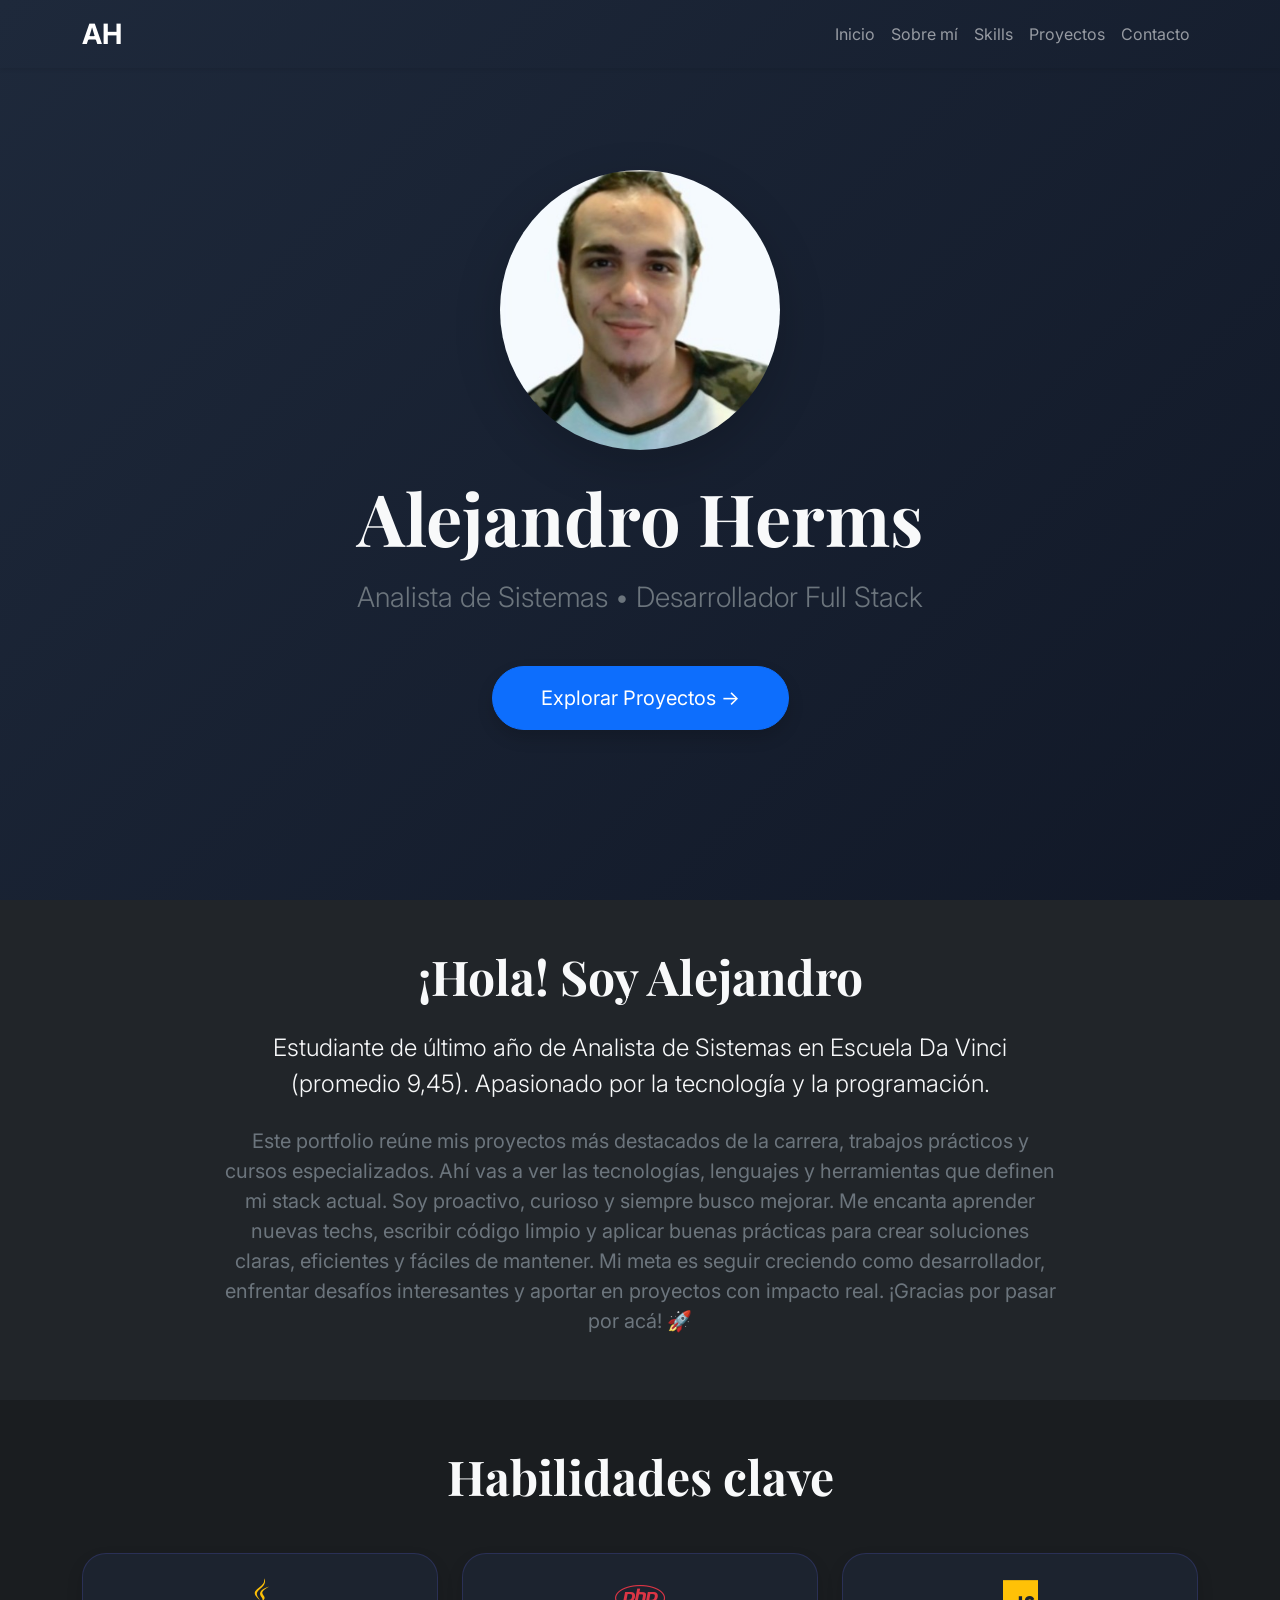
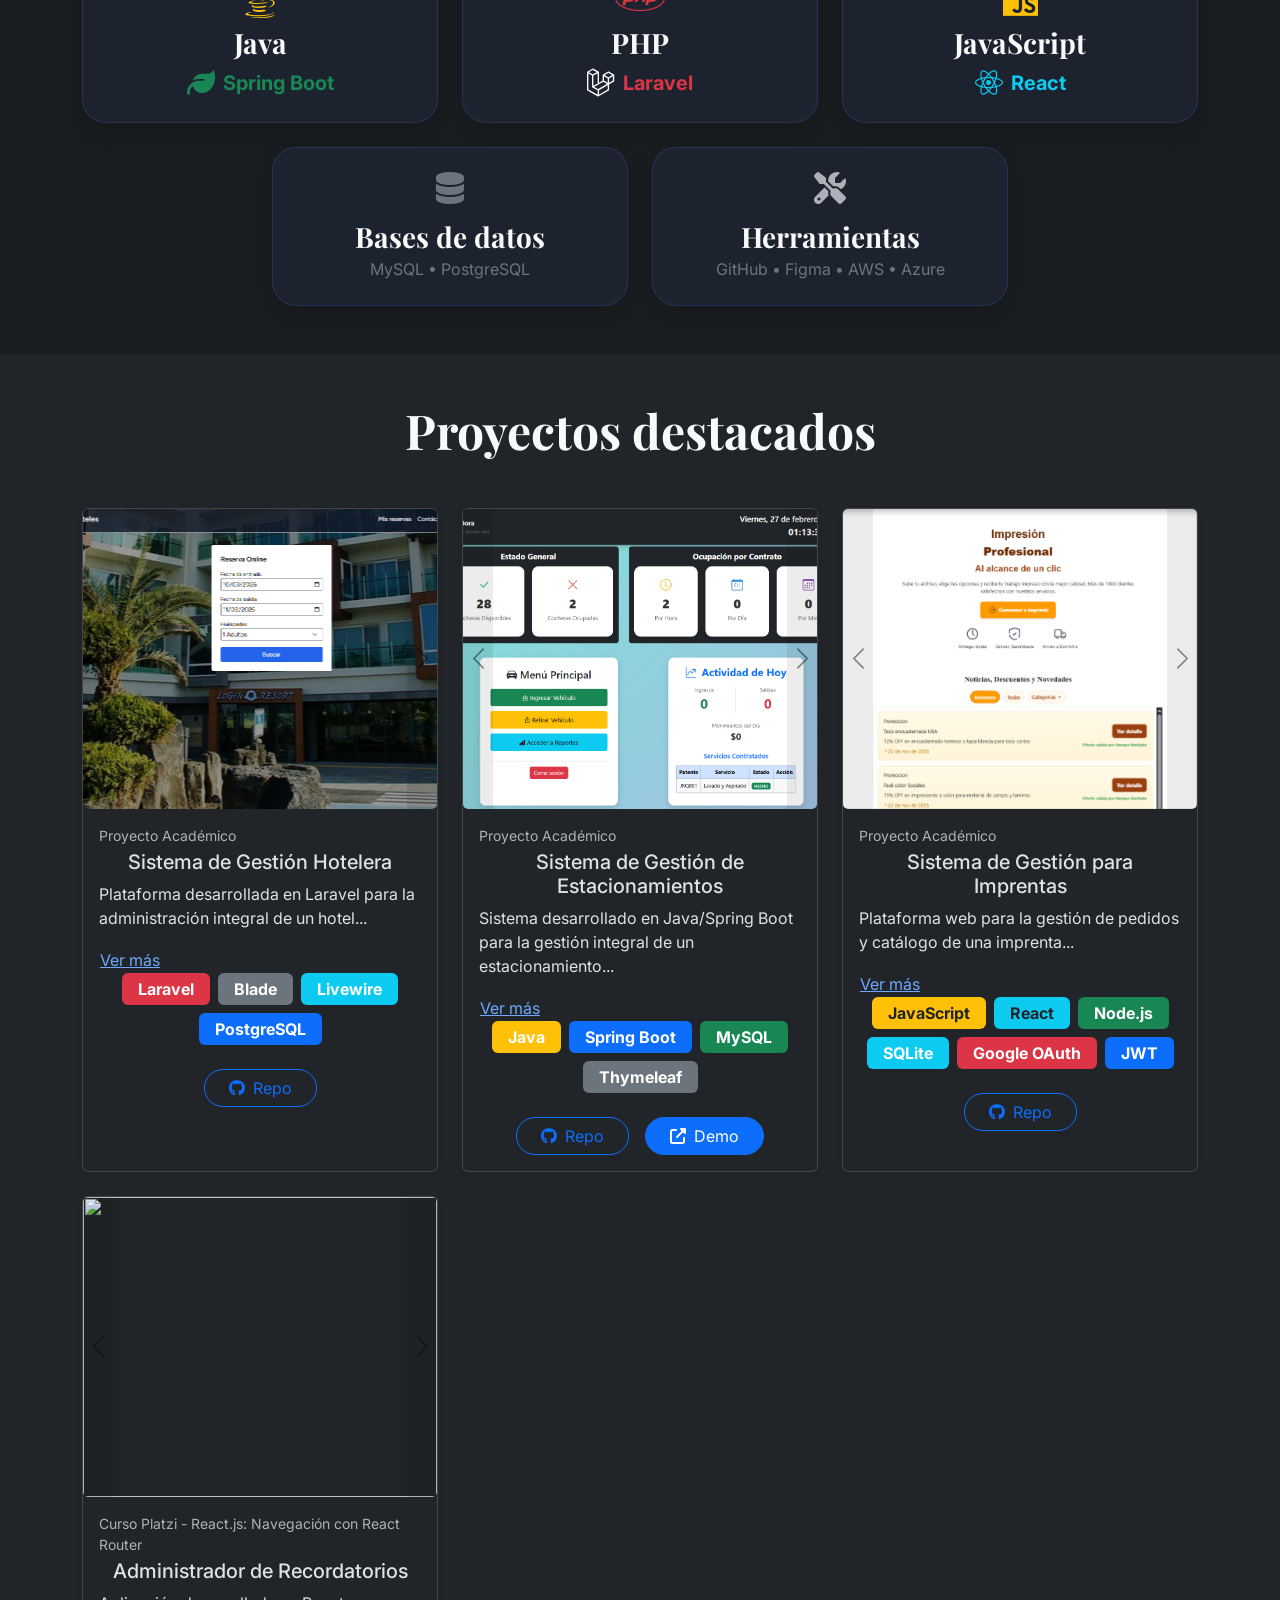
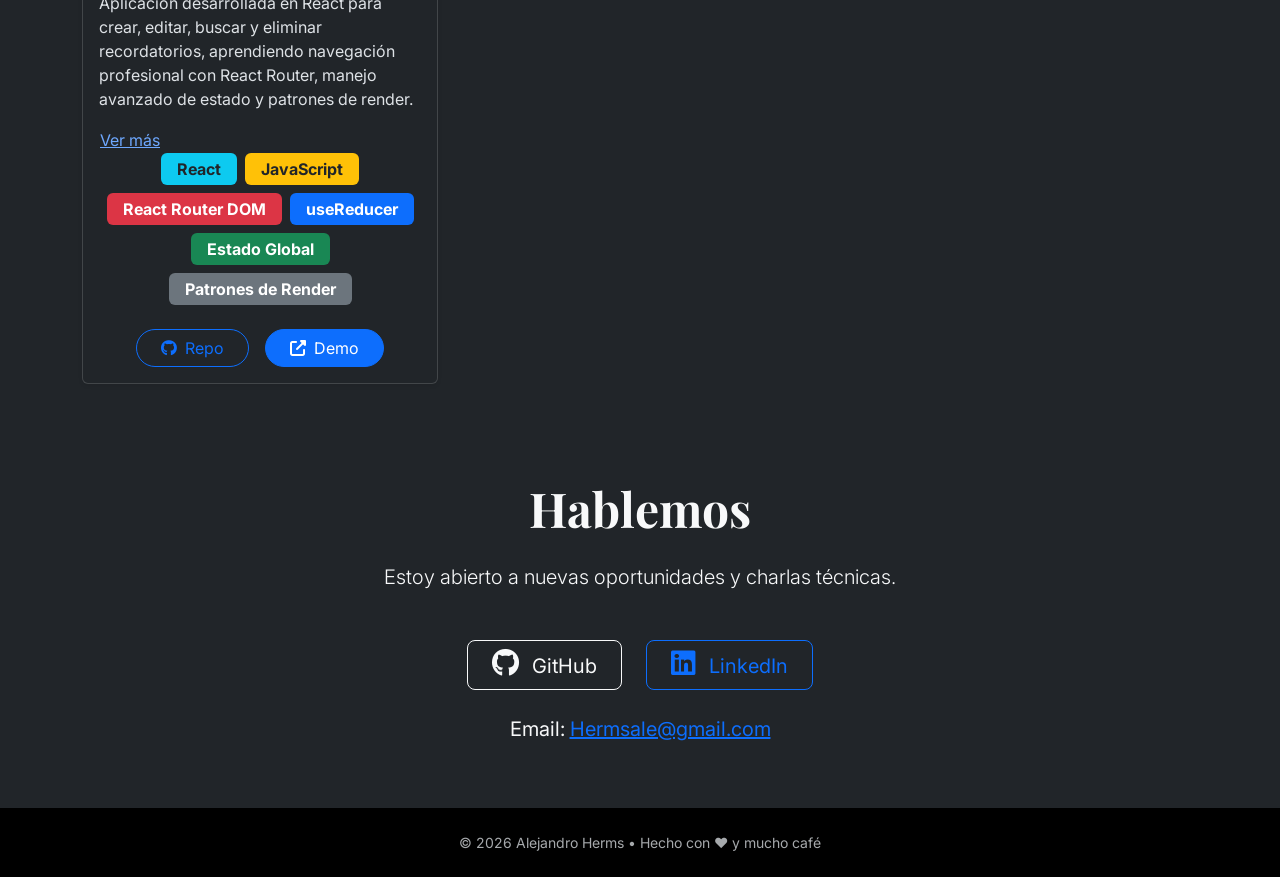
==== index.html @ c66f9078 "primer push del portfolio" ====
<!doctype html>
<html lang="es" data-bs-theme="dark"> <!-- Dark mode por defecto – podés togglearlo -->
<head>
  <meta charset="utf-8">
  <meta name="viewport" content="width=device-width, initial-scale=1">
  <title>Alejandro Herms | Desarrollador Full Stack</title>
  
  <!-- Bootstrap 5.3+ -->
  <link href="https://cdn.jsdelivr.net/npm/bootstrap@5.3.3/dist/css/bootstrap.min.css" rel="stylesheet" integrity="sha384-QWTKZyjpPEjISv5WaRU9OFeRpok6YctnYmDr5pNlyT2bRjXh0JMhjY6hW+ALEwIH" crossorigin="anonymous">
  
  <!-- Font Awesome -->
  <link rel="stylesheet" href="https://cdnjs.cloudflare.com/ajax/libs/font-awesome/6.5.0/css/all.min.css">
  
  <!-- Google Fonts – tipografías modernas -->
  <link rel="preconnect" href="https://fonts.googleapis.com">
  <link rel="preconnect" href="https://fonts.gstatic.com" crossorigin>
  <link href="https://fonts.googleapis.com/css2?family=Inter:wght@300;400;500;600;700&family=Playfair+Display:wght@700&display=swap" rel="stylesheet">
  
  <!-- Tu CSS custom (sugerido abajo) -->
  <link rel="stylesheet" href="styles/style.css">

  <link rel="stylesheet" href="styles/cursor.css">
  
  <!-- Favicon (agregá uno bueno) -->
  <link rel="icon" href="favicon.ico" type="image/x-icon">
</head>
<body class="bg-dark text-light">

  <!-- Navbar más minimal y con glassmorphism o sombra suave -->
  <nav class="navbar navbar-expand-lg navbar-dark bg-dark/80 backdrop-blur fixed-top shadow-sm">
    <div class="container">
      <a class="navbar-brand fw-bold fs-3" href="#hero">AH</a>
      <button class="navbar-toggler" type="button" data-bs-toggle="collapse" data-bs-target="#navbarNav">
        <span class="navbar-toggler-icon"></span>
      </button>
      <div class="collapse navbar-collapse" id="navbarNav">
        <ul class="navbar-nav ms-auto">
          <li class="nav-item"><a class="nav-link" href="#hero">Inicio</a></li>
          <li class="nav-item"><a class="nav-link" href="#about">Sobre mí</a></li>
          <li class="nav-item"><a class="nav-link" href="#skills">Skills</a></li>
          <li class="nav-item"><a class="nav-link" href="#projects">Proyectos</a></li>
          <li class="nav-item"><a class="nav-link" href="#contact">Contacto</a></li>
        </ul>
      </div>
    </div>
  </nav>

  <!-- HERO – más grande, con gradiente y foto destacada -->
  <section id="hero" class="min-vh-100 d-flex align-items-center justify-content-center text-center bg-gradient-hero position-relative overflow-hidden">
    <div class="container position-relative z-2">
      <img src="image/image.jpg" alt="Alejandro Herms" class="rounded-circle img-fluid shadow-lg mb-4" width="280" height="280" loading="lazy">
      <h1 class="display-2 fw-bold mb-3 animate__animated animate__fadeInDown">Alejandro Herms</h1>
      <p class="lead fs-3 text-secondary mb-5">Analista de Sistemas • Desarrollador Full Stack </p>
      <a href="#projects" class="btn btn-primary btn-lg px-5 py-3 rounded-pill shadow">Explorar Proyectos →</a>
    </div>
  </section>

  <section id="about" class="py-5">
    <div class="container">
      <div class="row justify-content-center">
        <div class="col-lg-9 text-center">
          <h2 class="display-5 fw-bold mb-4">¡Hola! Soy Alejandro</h2>
          <p class="lead fs-4 mb-4">
            Estudiante de último año de Analista de Sistemas en Escuela Da Vinci (promedio 9,45). Apasionado por la tecnología y la programación.          </p>
          <p class="fs-5 text-secondary">
            Este portfolio reúne mis proyectos más destacados de la carrera, trabajos prácticos y cursos especializados. Ahí vas a ver las tecnologías, lenguajes y herramientas que definen mi stack actual.
              Soy proactivo, curioso y siempre busco mejorar. Me encanta aprender nuevas techs, escribir código limpio y aplicar buenas prácticas para crear soluciones claras, eficientes y fáciles de mantener.
              Mi meta es seguir creciendo como desarrollador, enfrentar desafíos interesantes y aportar en proyectos con impacto real. ¡Gracias por pasar por acá! 🚀
          </p>
        </div>
      </div>
    </div>
  </section>

<section id="skills" class="py-5 bg-dark-subtle">
  <div class="container">
    <h2 class="text-center display-5 fw-bold mb-5">Habilidades clave</h2>
    
    <div class="row g-4 justify-content-center">
      
      <!-- Java + Spring Boot -->
      <div class="col-6 col-md-4 col-lg-4">
        <div class="skill-card p-4 rounded-4 shadow hover-scale text-center highlight-framework" 
             onclick="filtrarProyectos('java')">
          <i class="fab fa-java fs-1 mb-2 text-warning"></i> <!-- Lenguaje base -->
          <h3 class="fw-bold mb-2">Java</h3>
          <div class="d-flex align-items-center justify-content-center gap-2">
            <i class="fas fa-leaf fs-3 text-success"></i> <!-- Ícono Spring (hoja verde oficial) -->
            <p class="text-success fw-bold fs-5 mb-0">Spring Boot</p>
          </div>
        </div>
      </div>

      <!-- PHP + Laravel -->
      <div class="col-6 col-md-4 col-lg-4">
        <div class="skill-card p-4 rounded-4 shadow hover-scale text-center highlight-framework" 
             onclick="filtrarProyectos('php')">
          <i class="fab fa-php fs-1 mb-2 text-danger"></i> <!-- Lenguaje base -->
          <h3 class="fw-bold mb-2">PHP</h3>
          <div class="d-flex align-items-center justify-content-center gap-2">
            <i class="fab fa-laravel fs-3 text-pink"></i> <!-- Laravel brand icon -->
            <p class="text-danger fw-bold fs-5 mb-0">Laravel</p>
          </div>
        </div>
      </div>

      <!-- JavaScript + React -->
      <div class="col-6 col-md-4 col-lg-4">
        <div class="skill-card p-4 rounded-4 shadow hover-scale text-center highlight-framework" 
             onclick="filtrarProyectos('javascript')">
          <i class="fab fa-js fs-1 mb-2 text-warning"></i> <!-- Lenguaje base -->
          <h3 class="fw-bold mb-2">JavaScript</h3>
          <div class="d-flex align-items-center justify-content-center gap-2">
            <i class="fab fa-react fs-3 text-info"></i> <!-- React brand icon -->
            <p class="text-info fw-bold fs-5 mb-0">React</p>
          </div>
        </div>
      </div>

      <!-- Bases de datos (simple, sin framework extra) -->
      <div class="col-6 col-md-4 col-lg-4">
        <div class="skill-card p-4 rounded-4 shadow hover-scale text-center" 
             onclick="filtrarProyectos('mysql')">
          <i class="fas fa-database fs-2 mb-3 text-secondary"></i>
          <h3 class="fw-bold mb-1">Bases de datos</h3>
          <p class="text-secondary mb-0">MySQL • PostgreSQL</p>
        </div>
      </div>

      <!-- Herramientas -->
      <div class="col-6 col-md-4 col-lg-4">
        <div class="skill-card p-4 rounded-4 shadow hover-scale text-center" 
             onclick="filtrarProyectos('tools')">
          <i class="fas fa-tools fs-2 mb-3 text-muted"></i>
          <h3 class="fw-bold mb-1">Herramientas</h3>
          <p class="text-secondary mb-0">GitHub • Figma • AWS • Azure</p>
        </div>
      </div>

    </div>
  </div>
</section>

  <!-- PROJECTS – Masonry o grid con cards modernas -->
  <section id="projects" class="py-5">
    <div class="container">
      <h2 class="text-center display-5 fw-bold mb-5">Proyectos destacados</h2>
      <div class="row g-4" id="projects-container">
        <!-- Tus proyectos se cargan por JS – sugerencia: cards con imagen grande arriba, tech badges abajo -->
      </div>
    </div>
  </section>

  <!-- CONTACTO – más visual con íconos grandes -->
  <section id="contact" class="py-5 bg-gradient-contact">
    <div class="container text-center">
      <h2 class="display-5 fw-bold mb-4">Hablemos</h2>
      <p class="lead mb-5">Estoy abierto a nuevas oportunidades y charlas técnicas.</p>
      <div class="d-flex justify-content-center gap-4 flex-wrap">
        <a href="https://github.com/hermsale" target="_blank" class="btn btn-outline-light btn-lg px-4">
          <i class="fab fa-github fs-3 me-2"></i> GitHub
        </a>
        <a href="https://www.linkedin.com/in/alejandro-hugo-herms/" target="_blank" class="btn btn-outline-primary btn-lg px-4">
          <i class="fab fa-linkedin fs-3 me-2"></i> LinkedIn
        </a>
      </div>
      <p class="mt-4 fs-5">Email: <a href="mailto:Hermsale@gmail.com" class="text-primary">Hermsale@gmail.com</a></p>
    </div>
  </section>

  <footer class="text-center py-4 bg-black text-muted small">
    © 2026 Alejandro Herms • Hecho con ❤️ y mucho café
  </footer>

  <!-- Scripts -->
  <script src="https://cdn.jsdelivr.net/npm/bootstrap@5.3.3/dist/js/bootstrap.bundle.min.js"></script>
  <script src="./js/cargaInicialProyectos.js"></script>
  <script src="./js/script.js"></script>

  <!-- Opcional: AOS para animaciones al scroll -->
  <link href="https://unpkg.com/aos@2.3.1/dist/aos.css" rel="stylesheet">
  <script src="https://unpkg.com/aos@2.3.1/dist/aos.js"></script>
  <script>AOS.init({ duration: 800, once: true });</script>
  <script src="./js/cursor.js"></script> 

  <!-- Modal sigue igual, pero podés mejorar con más controles -->
 <div class="modal fade" id="modalImagen" tabindex="-1">
    <div class="modal-dialog modal-dialog-centered modal-xl">
      <div class="modal-content bg-dark">
        <div class="modal-body p-0">

          <div id="carouselModal" class="carousel slide" data-bs-ride="false">
            <div class="carousel-inner" id="carouselModalInner">
            </div>

            <button class="carousel-control-prev" type="button" data-bs-target="#carouselModal" data-bs-slide="prev" title="Imagen anterior">
              <span class="carousel-control-prev-icon"></span>
            </button>
            <button class="carousel-control-next" type="button" data-bs-target="#carouselModal" data-bs-slide="next" title="Siguiente imagen">
              <span class="carousel-control-next-icon"></span>
            </button>
          </div>

        </div>
      </div>
    </div>
  </div>
</body>
</html>
---- styles/style.css ----
/* skills */
.skill-box {
  padding: 12px 20px;
  border-radius: 10px;
  display: inline-block;     /* PARA QUE SEA PEQUEÑO Y AJUSTADO */
  transition: 0.3s;
}
.skill-box:hover {
  transform: scale(1.1);
  margin: 1rem;
  color: #bfbebe;
  background-color: rgb(43, 43, 43);
  cursor: pointer;
  transform: translateY(-4px); /* movimiento suave hacia arriba */
}

.skill-box:hover h3,
.skill-box:hover h4 {
  transform: translateX(6px);   /* movimiento horizontal elegante */
  opacity: 0.9;                 /* leve fade */
  letter-spacing: 1.5px;        /* efecto "tech" */
}
   html {
      scroll-behavior: smooth;
    }
    #hero {
      height: 100vh;
      display: flex;
      flex-direction: column;
      justify-content: center;
      align-items: center;
      text-align: center;
    }

    .card .carousel-control-prev-icon,
.card .carousel-control-next-icon {
  filter: invert(1);
  width: 25px;
  height: 25px;
}

.card .carousel-control-prev,
.card .carousel-control-next {
  background: rgba(0, 0, 0, 0.15);
  width: 30px;
}

.carousel-inner img {
  height: 300px;   /* altura estándar */
  width: 100%;          /* ocupa todo el ancho */
  object-fit: cover;    /* recorta para mantener proporciones */
  border-radius: 5px;   /* opcional, queda más moderno */
}


.carousel-modal img{
  height: auto;
  width: 100%;          
  object-fit: cover;    
  border-radius: 5px;   
  max-height: 80vh;  
  object-fit: contain; 
}



.proyecto-card {
  transition: box-shadow 0.5s ease-out, border 0.2s ease-out, transform 0.5s ease-out;
}

.proyecto-card.destacado-skill {
  box-shadow: 0 0 25px rgba(0, 200, 255, 0.8),
              0 0 50px rgba(0, 200, 255, 0.4);
  border: 8px solid rgba(0, 200, 255, 0.4);
  transform: scale(1.04);
}

.proyecto-card.bloquear-hover:hover {
  outline: none !important;
  box-shadow: none !important;
  transform: none !important;
  cursor: default;
}

.proyecto-card:hover {
  outline: 4px solid rgba(55, 56, 56, 0.45); /* Borde externo */
  outline-offset: 4px;                       /* Separación elegante */
  box-shadow: 0 0 18px rgba(48, 48, 48, 0.45);
  transform: translateY(-4px);
  border: 4px solid rgba(255, 255, 255, 0.548);
}

.descripcion-completa,
.descripcion-corta {
  transition: opacity 0.3s ease;
}

.d-none {
  display: none !important;
  opacity: 0;
}

/* Flechas del modal con fondo circular visible siempre */
#carouselModal .carousel-control-prev,
#carouselModal .carousel-control-next {
  width: 60px;
  height: 60px;
  top: 50%;
  transform: translateY(-50%);
  background: rgba(0, 0, 0, 0.45); /* fondo oscuro translúcido */
  border-radius: 50%;
  transition: background 0.3s ease;
}

/* Iconos resaltados en blanco puro */
#carouselModal .carousel-control-prev-icon,
#carouselModal .carousel-control-next-icon {
  filter: invert(1);
  width: 32px;
  height: 32px;
}

/* Hover moderno */
#carouselModal .carousel-control-prev:hover,
#carouselModal .carousel-control-next:hover {
  background: rgba(0, 200, 255, 0.65); /* celestito brillante */
}

:root {
  --primary: #6366f1;        /* Indigo moderno */
  --secondary: #a5b4fc;
  --bg: #0f172a;
  --text: #e2e8f0;
}

body {
  font-family: 'Inter', system-ui, sans-serif;
  background: var(--bg);
  color: var(--text);
  scroll-behavior: smooth;
}

h1, h2, h3 { font-family: 'Playfair Display', serif; }

.bg-gradient-hero {
  background: linear-gradient(135deg, #1e293b 0%, #111827 100%);
}

.skill-card {
  background: rgba(30, 41, 59, 0.6);
  border: 1px solid rgba(99, 102, 241, 0.2);
  transition: all 0.3s ease;
}

.skill-card:hover {
  transform: translateY(-8px) scale(1.03);
  border-color: var(--primary);
  box-shadow: 0 20px 40px rgba(99, 102, 241, 0.15);
  cursor: pointer;
}

.hover-scale:hover { transform: scale(1.05); transition: 0.4s; }

.rounded-4 { border-radius: 1.5rem !important; }

/* Dark/light toggle si querés agregarlo después */
[data-bs-theme="light"] { --bg: #ffffff; --text: #0f172a; }

/* Resaltar frameworks clave */
.highlight-framework {

  position: relative;
  overflow: hidden;
}

.highlight-framework::before {
  content: '';
  position: absolute;
  top: -50%;
  left: -50%;
  width: 200%;
  height: 200%;
  background: radial-gradient(circle, rgba(99,102,241,0.15) 0%, transparent 60%);
  opacity: 0;
  transition: opacity 0.4s ease;
  pointer-events: none;
}

.highlight-framework:hover::before {
  opacity: 1;
}

/* Hover más intenso para los destacados */
.highlight-framework:hover {
  transform: translateY(-12px) scale(1.05);
  box-shadow: 0 25px 50px rgba(99, 102, 241, 0.3);
  border-color: var(--primary);
}

/* Íconos grandes y coloridos */
.skill-card i {
  transition: transform 0.4s ease;
}

.skill-card:hover i {
  transform: scale(1.15) rotate(5deg);
}

/* Ajuste para columnas (más equilibrado, 5 cards en lg) */
@media (min-width: 992px) {
  .row.g-4 > div.col-lg-3 {
    flex: 0 0 20%; /* 5 por fila en lg */
    max-width: 20%;
  }
}
---- styles/cursor.css ----
.spark {
  position: fixed;
  width: 6px;
  height: 6px;
  background: linear-gradient(white, #ffd700, #ffaa00);
  border-radius: 50%;
  pointer-events: none;
  z-index: 9998;
  animation: sparkFade 0.8s forwards;
  box-shadow: 0 0 10px #d6b80c;
}

@keyframes sparkFade {
  0% { transform: scale(1) translateY(0); opacity: 1; }
  100% { transform: scale(0) translateY(-30px); opacity: 0; }
}
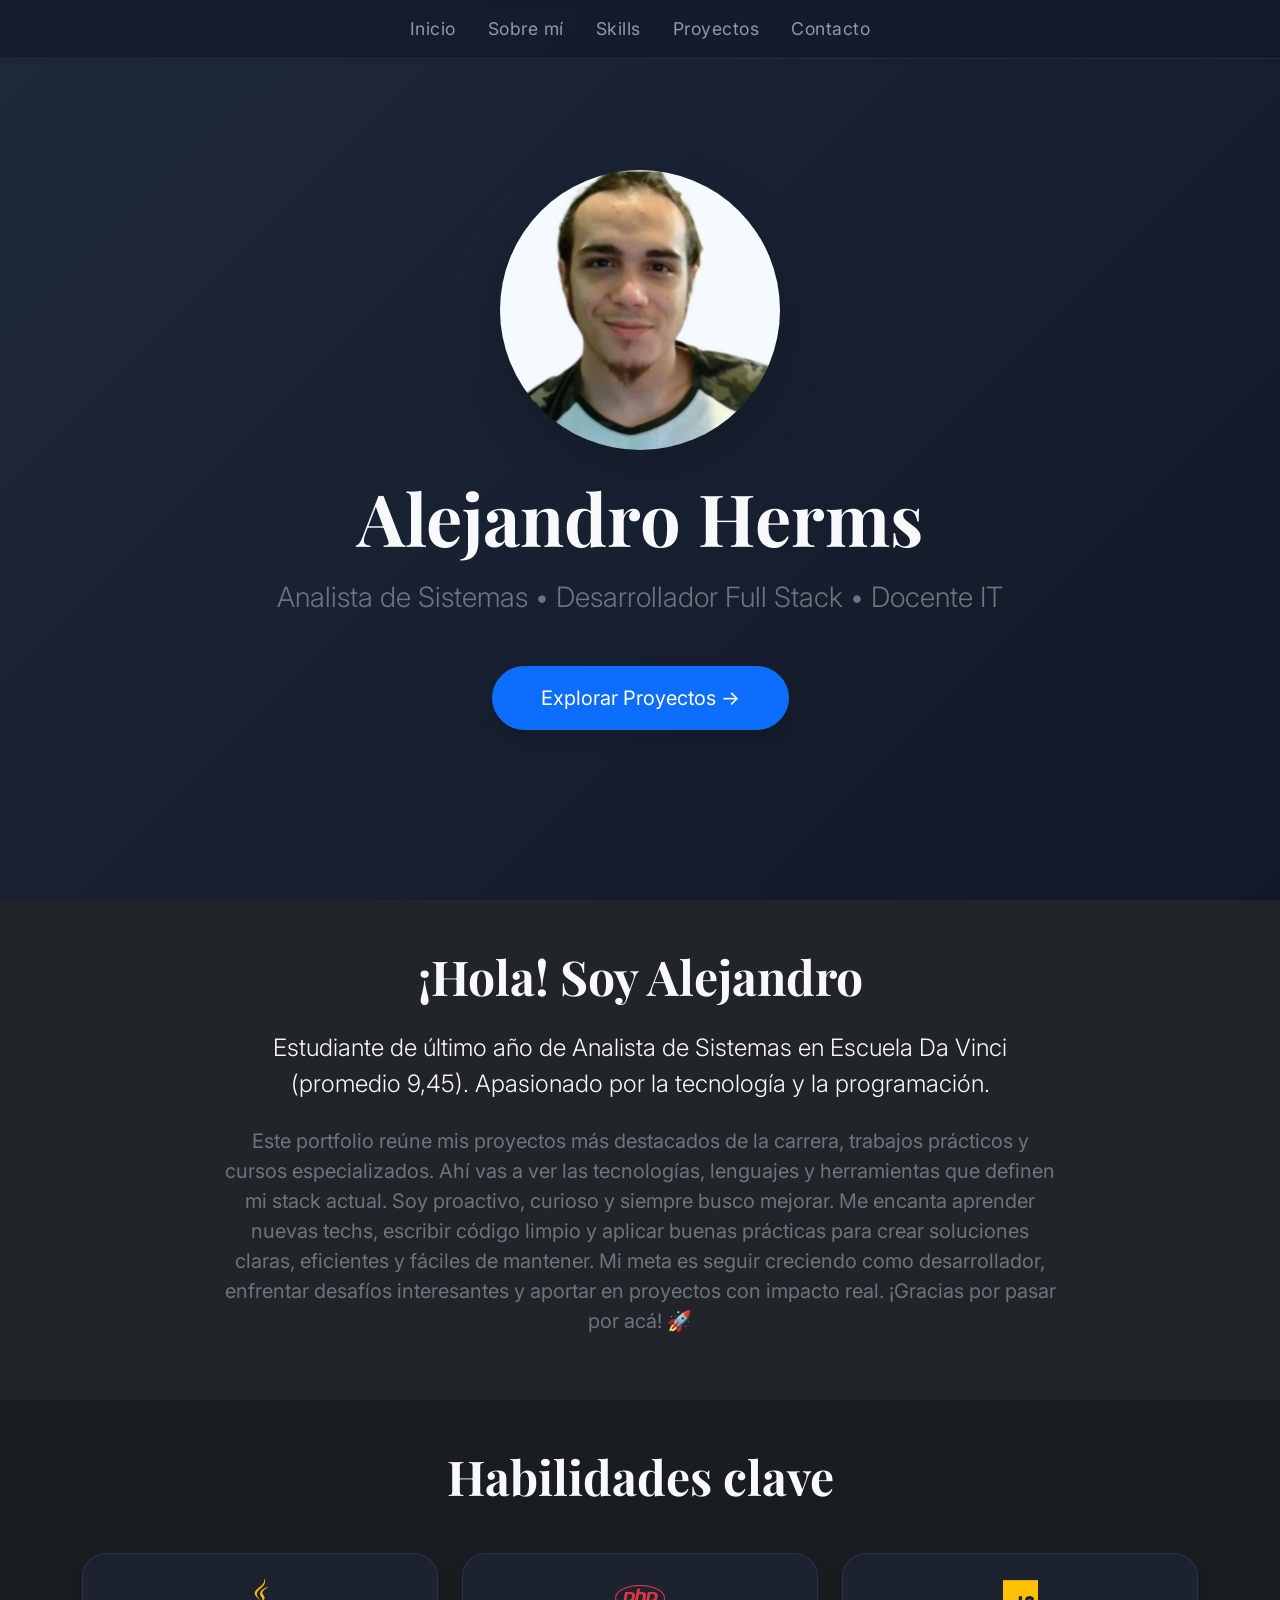
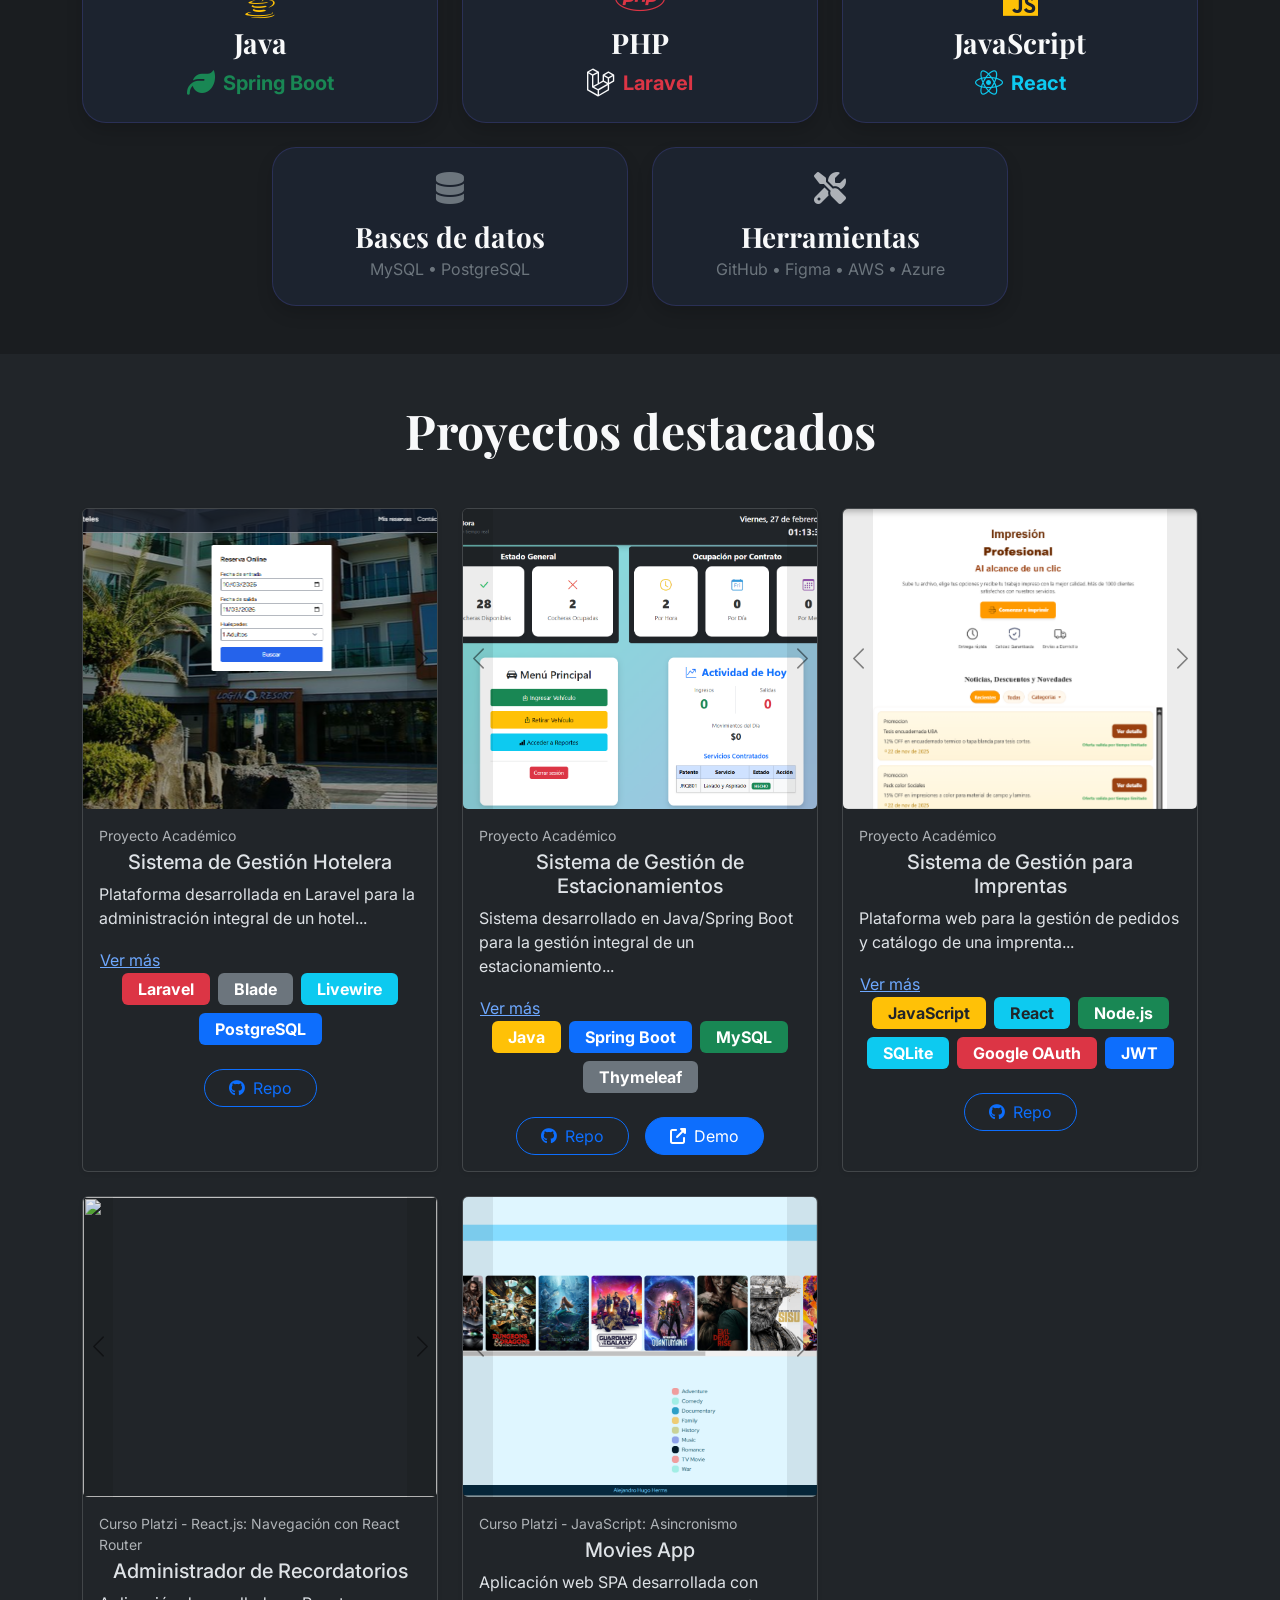
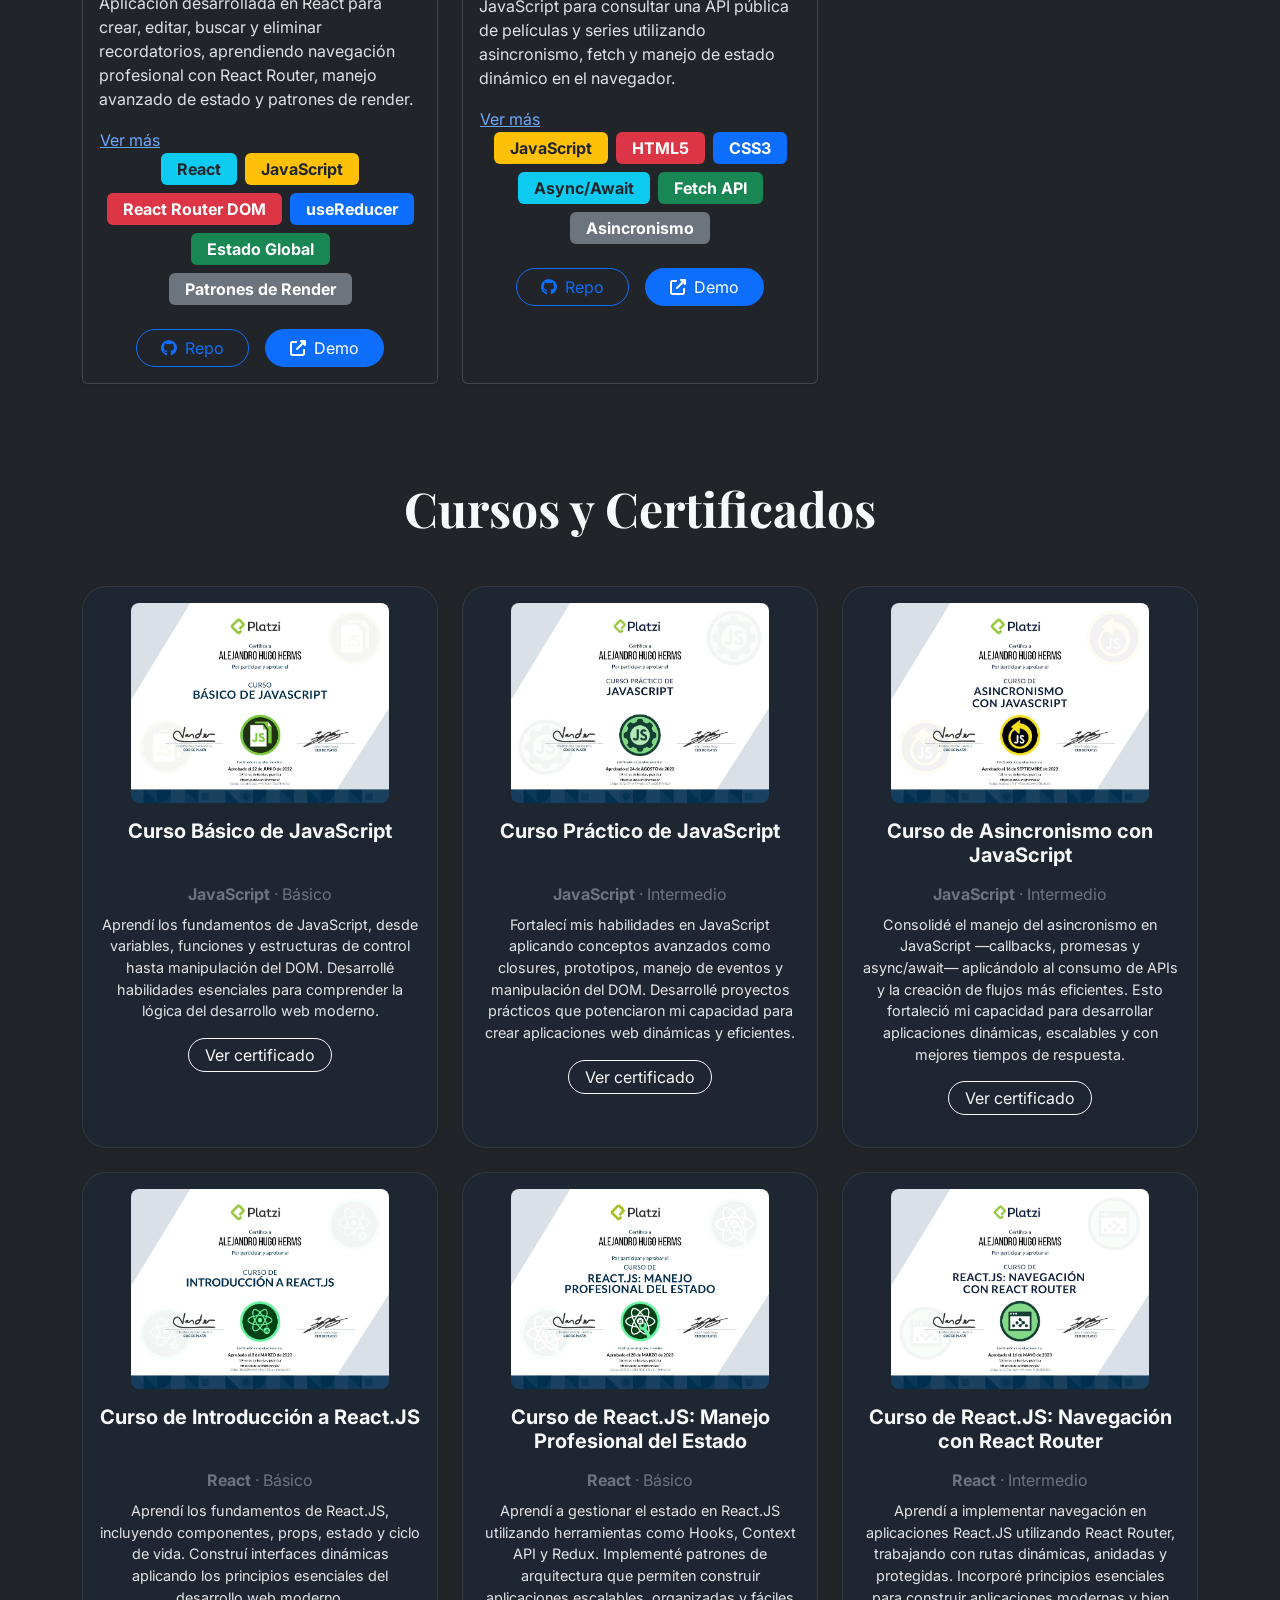
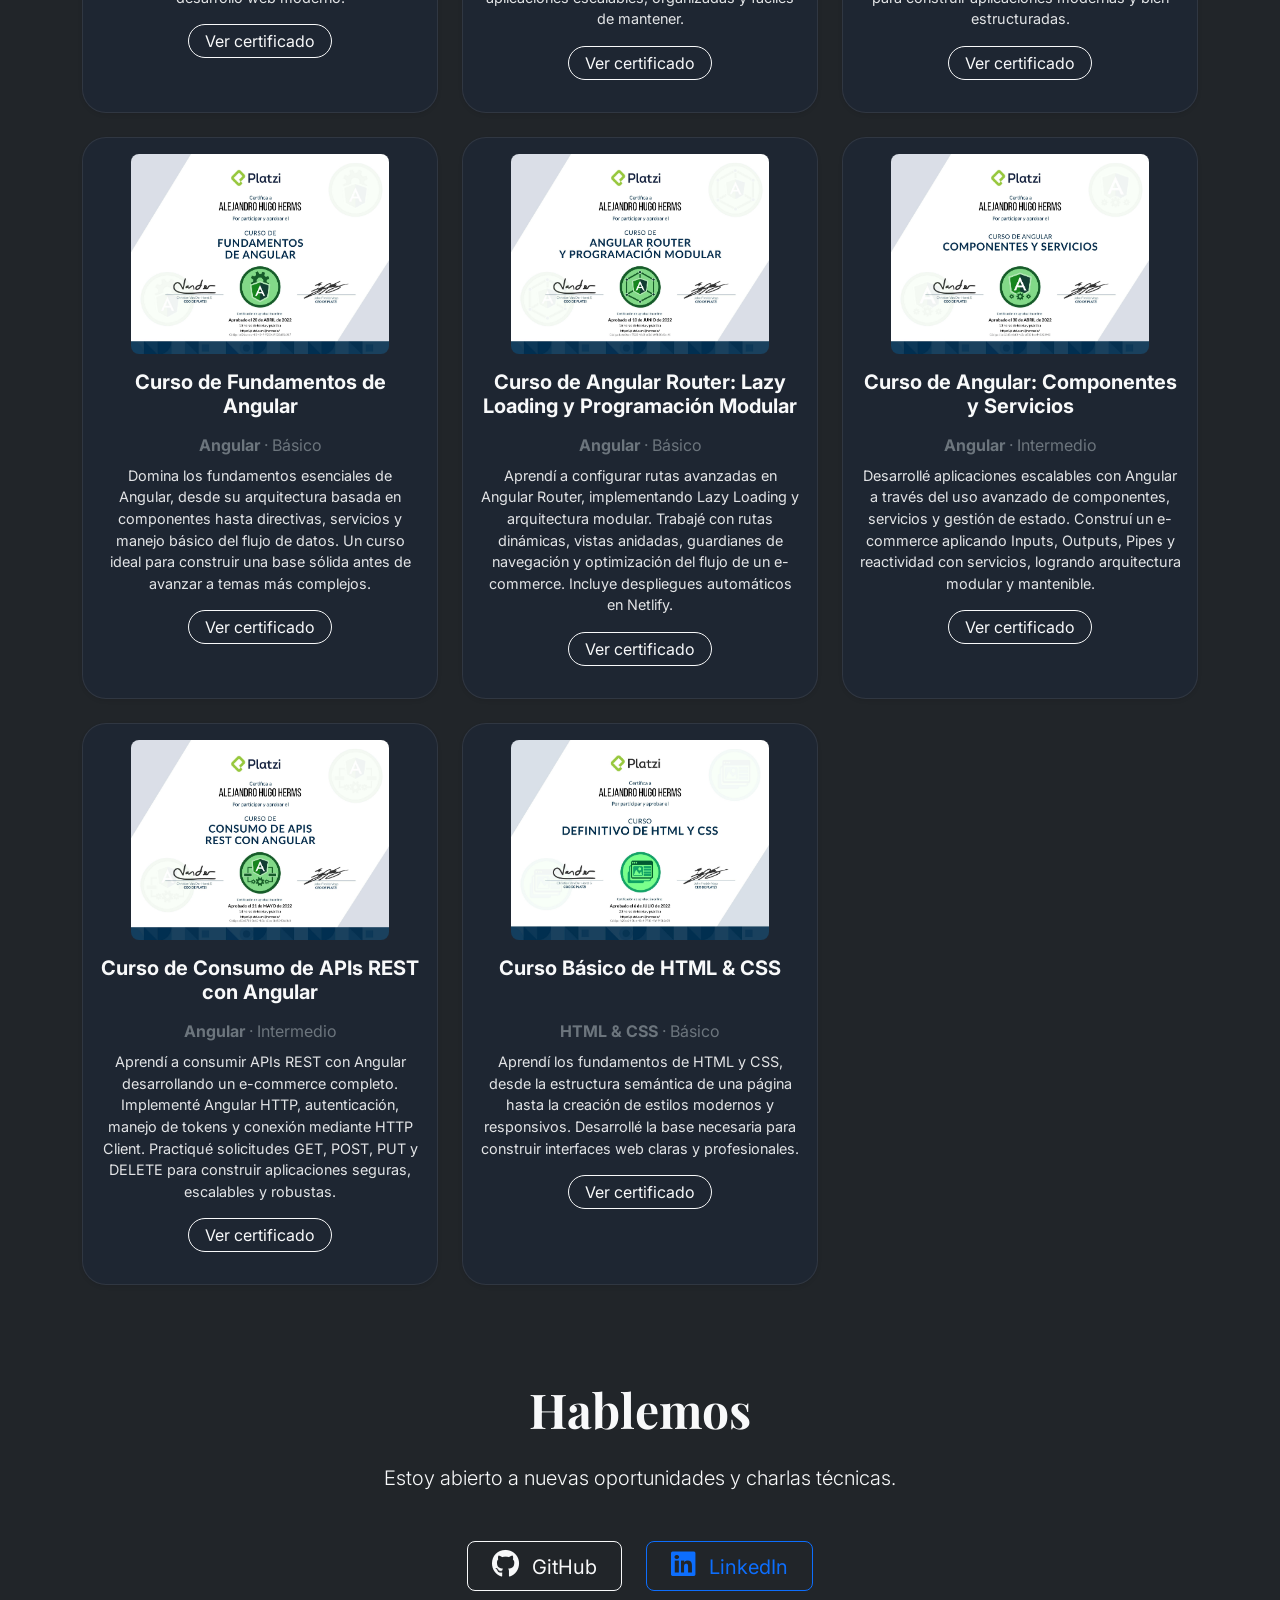
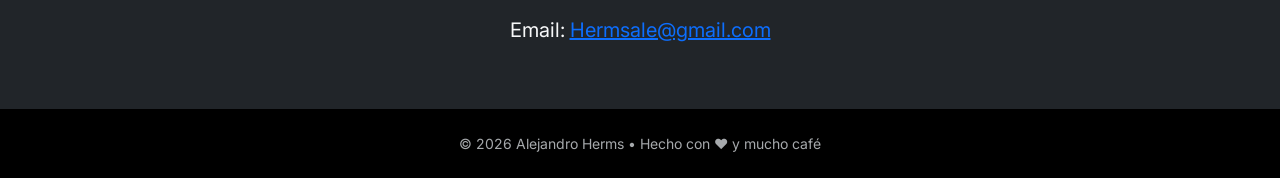
==== commit 861e9150: "push para cargar lo nuevo del portfolio" ====
--- a/index.html
+++ b/index.html
@@ -18,7 +18,7 @@
   
   <!-- Tu CSS custom (sugerido abajo) -->
   <link rel="stylesheet" href="styles/style.css">
-
+  <link rel="stylesheet" href="styles/cardsCursos.css">
   <link rel="stylesheet" href="styles/cursor.css">
   
   <!-- Favicon (agregá uno bueno) -->
@@ -27,30 +27,55 @@
 <body class="bg-dark text-light">
 
   <!-- Navbar más minimal y con glassmorphism o sombra suave -->
-  <nav class="navbar navbar-expand-lg navbar-dark bg-dark/80 backdrop-blur fixed-top shadow-sm">
-    <div class="container">
-      <a class="navbar-brand fw-bold fs-3" href="#hero">AH</a>
-      <button class="navbar-toggler" type="button" data-bs-toggle="collapse" data-bs-target="#navbarNav">
-        <span class="navbar-toggler-icon"></span>
-      </button>
-      <div class="collapse navbar-collapse" id="navbarNav">
-        <ul class="navbar-nav ms-auto">
-          <li class="nav-item"><a class="nav-link" href="#hero">Inicio</a></li>
-          <li class="nav-item"><a class="nav-link" href="#about">Sobre mí</a></li>
-          <li class="nav-item"><a class="nav-link" href="#skills">Skills</a></li>
-          <li class="nav-item"><a class="nav-link" href="#projects">Proyectos</a></li>
-          <li class="nav-item"><a class="nav-link" href="#contact">Contacto</a></li>
-        </ul>
-      </div>
-    </div>
-  </nav>
+<nav class="navbar navbar-expand-lg navbar-dark glass-nav fixed-top shadow-sm">
+  <div class="container">
+
+    <!-- Logo centrado en mobile -->
+    <a class="navbar-brand fw-bold fs-3 mx-auto d-lg-none" href="#hero">AH</a>
+
+    <button class="navbar-toggler" type="button" data-bs-toggle="collapse" data-bs-target="#navbarNav">
+      <span class="navbar-toggler-icon"></span>
+    </button>
+
+    <div class="collapse navbar-collapse justify-content-center" id="navbarNav">
+      <ul class="navbar-nav align-items-center gap-3">
+
+        <li class="nav-item">
+          <a class="nav-link nav-modern" href="#hero">Inicio</a>
+        </li>
+
+        <li class="nav-item">
+          <a class="nav-link nav-modern" href="#about">Sobre mí</a>
+        </li>
+
+        <!-- Logo centrado en desktop -->
+        <li class="nav-item d-none d-lg-block mx-4">
+          <a class="navbar-brand fw-bold fs-2 nav-logo" href="#hero">AH</a>
+        </li>
+
+        <li class="nav-item">
+          <a class="nav-link nav-modern" href="#skills">Skills</a>
+        </li>
+
+        <li class="nav-item">
+          <a class="nav-link nav-modern" href="#projects">Proyectos</a>
+        </li>
+
+        <li class="nav-item">
+          <a class="nav-link nav-modern" href="#contact">Contacto</a>
+        </li>
+
+      </ul>
+    </div>
+  </div>
+</nav>
 
   <!-- HERO – más grande, con gradiente y foto destacada -->
   <section id="hero" class="min-vh-100 d-flex align-items-center justify-content-center text-center bg-gradient-hero position-relative overflow-hidden">
     <div class="container position-relative z-2">
       <img src="image/image.jpg" alt="Alejandro Herms" class="rounded-circle img-fluid shadow-lg mb-4" width="280" height="280" loading="lazy">
       <h1 class="display-2 fw-bold mb-3 animate__animated animate__fadeInDown">Alejandro Herms</h1>
-      <p class="lead fs-3 text-secondary mb-5">Analista de Sistemas • Desarrollador Full Stack </p>
+      <p class="lead fs-3 text-secondary mb-5">Analista de Sistemas • Desarrollador Full Stack • Docente IT</p>
       <a href="#projects" class="btn btn-primary btn-lg px-5 py-3 rounded-pill shadow">Explorar Proyectos →</a>
     </div>
   </section>
@@ -141,26 +166,34 @@
   </div>
 </section>
 
-  <!-- PROJECTS – Masonry o grid con cards modernas -->
+<!-- PROYECTOS -->
   <section id="projects" class="py-5">
     <div class="container">
       <h2 class="text-center display-5 fw-bold mb-5">Proyectos destacados</h2>
       <div class="row g-4" id="projects-container">
-        <!-- Tus proyectos se cargan por JS – sugerencia: cards con imagen grande arriba, tech badges abajo -->
-      </div>
-    </div>
-  </section>
-
-  <!-- CONTACTO – más visual con íconos grandes -->
+      </div>
+    </div>
+  </section>
+
+  <!-- CURSOS -->
+<section id="cursos" class="py-5">
+  <div class="container">
+    <h2 class="text-center display-5 fw-bold mb-5">Cursos y Certificados</h2>
+    <div class="row g-4" id="cursos-container">
+    </div>
+  </div>
+</section>
+
+  <!-- CONTACTO -->
   <section id="contact" class="py-5 bg-gradient-contact">
     <div class="container text-center">
       <h2 class="display-5 fw-bold mb-4">Hablemos</h2>
       <p class="lead mb-5">Estoy abierto a nuevas oportunidades y charlas técnicas.</p>
       <div class="d-flex justify-content-center gap-4 flex-wrap">
-        <a href="https://github.com/hermsale" target="_blank" class="btn btn-outline-light btn-lg px-4">
+        <a href="https://github.com/hermsale" target="_blank" rel="noopener" class="btn btn-outline-light btn-lg px-4">
           <i class="fab fa-github fs-3 me-2"></i> GitHub
         </a>
-        <a href="https://www.linkedin.com/in/alejandro-hugo-herms/" target="_blank" class="btn btn-outline-primary btn-lg px-4">
+        <a href="https://www.linkedin.com/in/alejandro-hugo-herms/" target="_blank" rel="noopener" class="btn btn-outline-primary btn-lg px-4">
           <i class="fab fa-linkedin fs-3 me-2"></i> LinkedIn
         </a>
       </div>
@@ -175,13 +208,23 @@
   <!-- Scripts -->
   <script src="https://cdn.jsdelivr.net/npm/bootstrap@5.3.3/dist/js/bootstrap.bundle.min.js"></script>
   <script src="./js/cargaInicialProyectos.js"></script>
+  <script src="./js/cursosCargaInicial.js"></script>
   <script src="./js/script.js"></script>
 
   <!-- Opcional: AOS para animaciones al scroll -->
   <link href="https://unpkg.com/aos@2.3.1/dist/aos.css" rel="stylesheet">
+
+
   <script src="https://unpkg.com/aos@2.3.1/dist/aos.js"></script>
   <script>AOS.init({ duration: 800, once: true });</script>
   <script src="./js/cursor.js"></script> 
+
+   <!-- Modal cursos -->
+  <div id="modalCursoImg" class="modal-imagen" onclick="cerrarModalCursoImg()">
+    <span class="cerrar">&times;</span>
+    <img class="modal-contenido" id="imgCursoModal" alt="Imagen del curso">
+    <div id="captionCurso"></div>
+  </div>
 
   <!-- Modal sigue igual, pero podés mejorar con más controles -->
  <div class="modal fade" id="modalImagen" tabindex="-1">
@@ -205,5 +248,7 @@
       </div>
     </div>
   </div>
+
+ 
 </body>
 </html>
--- a/styles/style.css
+++ b/styles/style.css
@@ -1,4 +1,67 @@
-
+/*  */
+/* NAVBAR GLASS EFFECT */
+.glass-nav {
+  background: rgba(15, 23, 42, 0.55);
+  backdrop-filter: blur(10px);
+  -webkit-backdrop-filter: blur(10px);
+  border-bottom: 1px solid rgba(255, 255, 255, 0.08);
+  padding: 0.6rem 0;
+}
+
+/* Logo moderno */
+.nav-logo {
+  color: var(--primary) !important;
+  transition: 0.3s ease;
+}
+
+.nav-logo:hover {
+  transform: scale(1.12);
+  text-shadow: 0 0 12px rgba(99, 102, 241, 0.6);
+}
+
+/* Links modernos */
+.nav-modern {
+  position: relative;
+  font-size: 1.1rem;
+  letter-spacing: 0.5px;
+  transition: 0.3s ease;
+  padding: 6px 4px;
+}
+
+.nav-modern:hover {
+  color: var(--secondary) !important;
+}
+
+/* Subrayado animado */
+.nav-modern::after {
+  content: "";
+  position: absolute;
+  left: 50%;
+  bottom: -4px;
+  transform: translateX(-50%);
+  width: 0;
+  height: 2px;
+  background: var(--primary);
+  transition: width 0.3s ease;
+}
+
+.nav-modern:hover::after {
+  width: 60%;
+}
+
+/* Mobile brand */
+.navbar-brand {
+  color: var(--secondary) !important;
+}
+
+/* Remove default toggler bg */
+.navbar-toggler {
+  border: none;
+}
+
+.navbar-toggler:focus {
+  box-shadow: none;
+}
 
 /* skills */
 .skill-box {
@@ -214,4 +277,57 @@
     flex: 0 0 20%; /* 5 por fila en lg */
     max-width: 20%;
   }
+}
+
+/* --- CURSOS --- */
+
+.curso-card {
+  background: rgba(30, 41, 59, 0.55);
+  border: 1px solid rgba(255, 255, 255, 0.08);
+  transition: all 0.35s ease;
+  -webkit-backdrop-filter: blur(4px);
+  backdrop-filter: blur(4px);
+}
+
+.curso-card:hover {
+  transform: translateY(-6px) scale(1.03);
+  border-color: var(--primary);
+  box-shadow: 0 18px 40px rgba(99, 102, 241, 0.25);
+  cursor: pointer;
+}
+
+.curso-img {
+  max-height: 200px;
+  object-fit: cover;
+  border-radius: 12px;
+  transition: 0.3s ease-out;
+}
+
+.curso-card:hover .curso-img {
+  transform: scale(1.05);
+}
+
+.curso-card h5 {
+  min-height: 55px;
+}
+
+.descripcion-corta {
+  font-size: 0.9rem;
+  opacity: 0.9;
+}
+
+.modal-imagen {
+  z-index: 99999 !important;
+}
+
+.modal-imagen {
+  background-color: rgba(0,0,0,0.8) !important;
+}
+
+/* Ajuste responsivo */
+@media (min-width: 992px) {
+  #cursos-container > div.col-lg-3 {
+    flex: 0 0 20%;  /* 5 por fila igual que skills */
+    max-width: 20%;
+  }
 }
--- a/styles/cardsCursos.css
+++ b/styles/cardsCursos.css
@@ -0,0 +1,76 @@
+/* --- CURSOS --- */
+
+.curso-card {
+  background: rgba(30, 41, 59, 0.55);
+  border: 1px solid rgba(255, 255, 255, 0.08);
+  transition: all 0.35s ease;
+  -webkit-backdrop-filter: blur(4px);
+  backdrop-filter: blur(4px);
+}
+
+.curso-card:hover {
+  transform: translateY(-6px) scale(1.03);
+  border-color: var(--primary);
+  box-shadow: 0 18px 40px rgba(99, 102, 241, 0.25);
+  cursor: pointer;
+}
+
+.curso-img {
+  max-height: 200px;
+  object-fit: cover;
+  border-radius: 12px;
+  transition: 0.3s ease-out;
+}
+
+.curso-card:hover .curso-img {
+  transform: scale(1.05);
+}
+
+.curso-card h5 {
+  min-height: 55px;
+}
+
+.descripcion-corta {
+  font-size: 0.9rem;
+  opacity: 0.9;
+}
+
+.modal-imagen {
+  display: none; 
+  position: fixed;
+  left: 0;
+  top: 0;
+  width: 100vw;
+  height: 100vh;
+  background-color: rgba(0,0,0,0.8);
+  z-index: 99999;
+  padding-top: 80px;
+  text-align: center;
+}
+
+.modal-imagen {
+  background-color: rgba(0,0,0,0.8) !important;
+}
+
+.modal-contenido {
+  max-width: 90%;
+  max-height: 80vh;
+  border-radius: 12px;
+  margin: auto;
+  display: block;
+}
+
+.cerrar {
+  position: absolute;
+  top: 20px;
+  right: 35px;
+  color: #fff;
+  font-size: 40px;
+  cursor: pointer;
+}
+@media (min-width: 992px) {
+  #cursos-container > div.col-lg-3 {
+    flex: 0 0 20%;  
+    max-width: 20%;
+  }
+}
--- a/styles/cursor.css
+++ b/styles/cursor.css
@@ -14,3 +14,4 @@
   0% { transform: scale(1) translateY(0); opacity: 1; }
   100% { transform: scale(0) translateY(-30px); opacity: 0; }
 }
+
